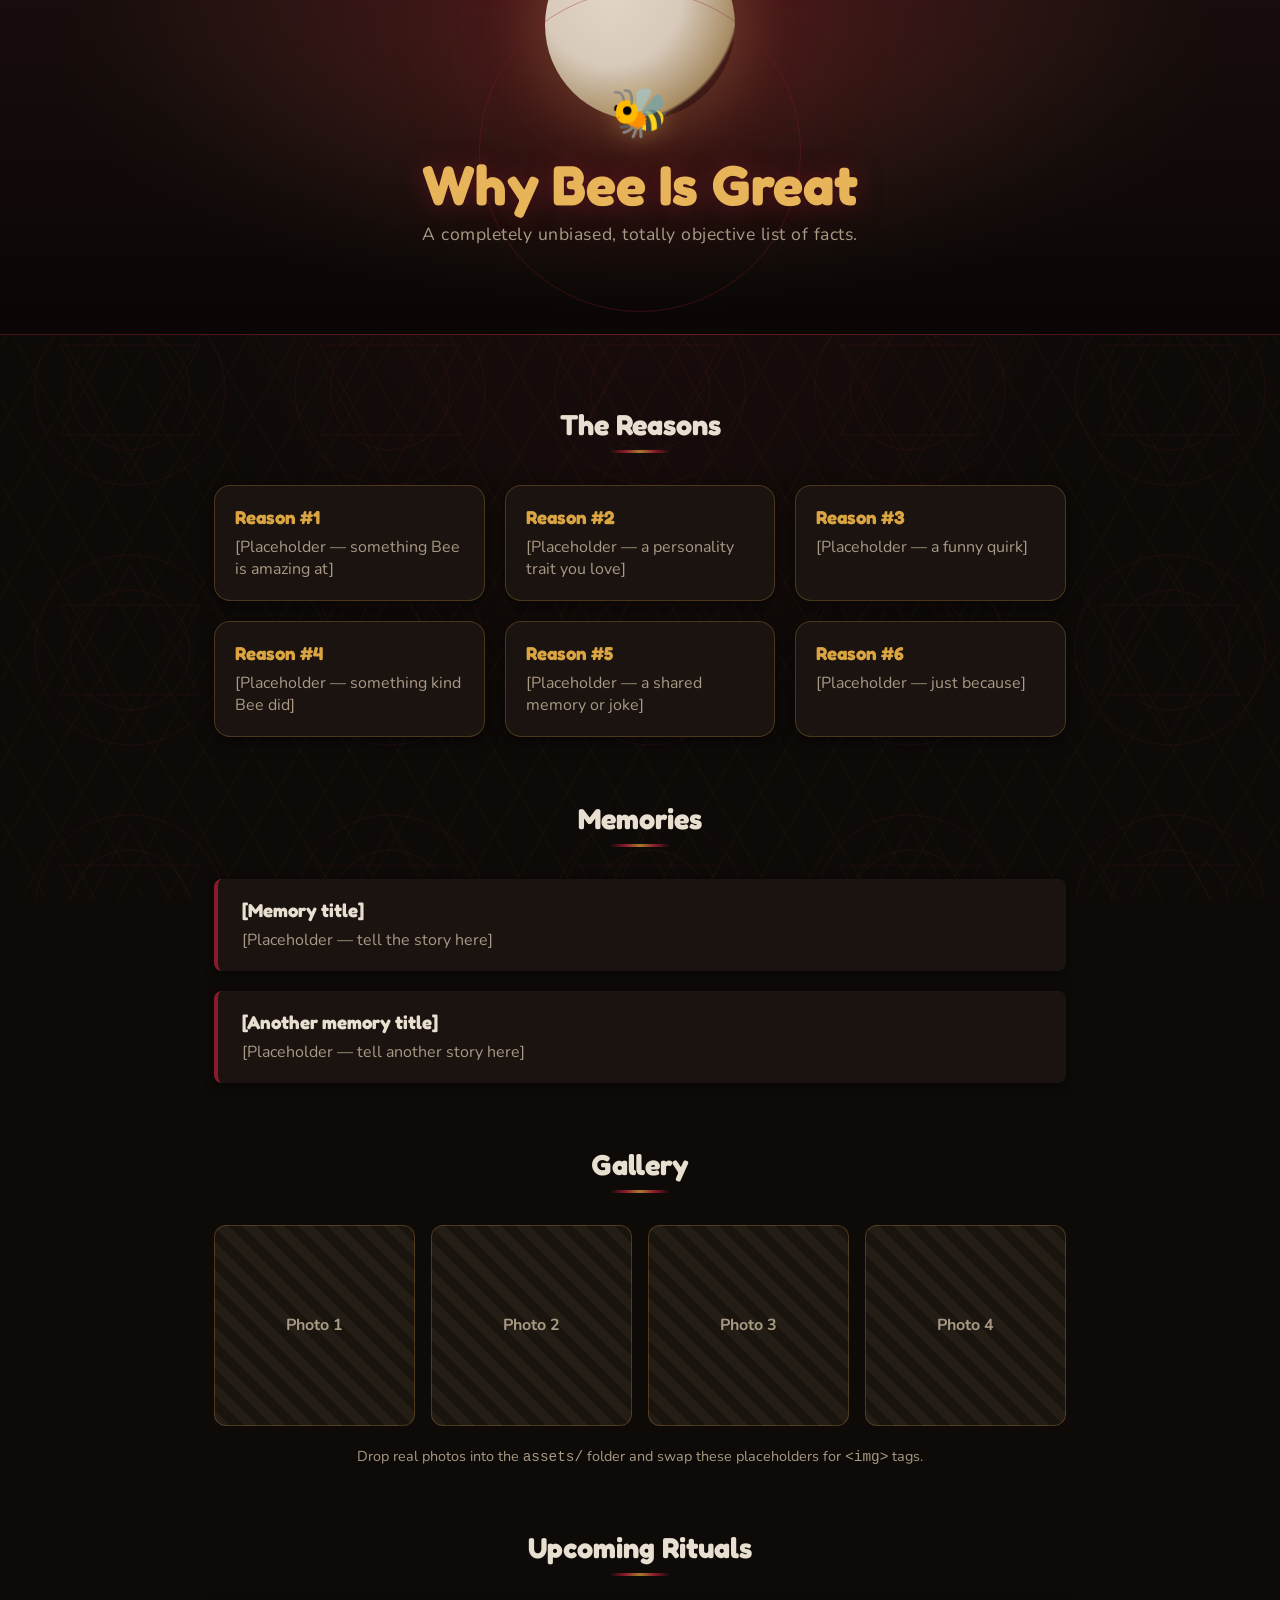
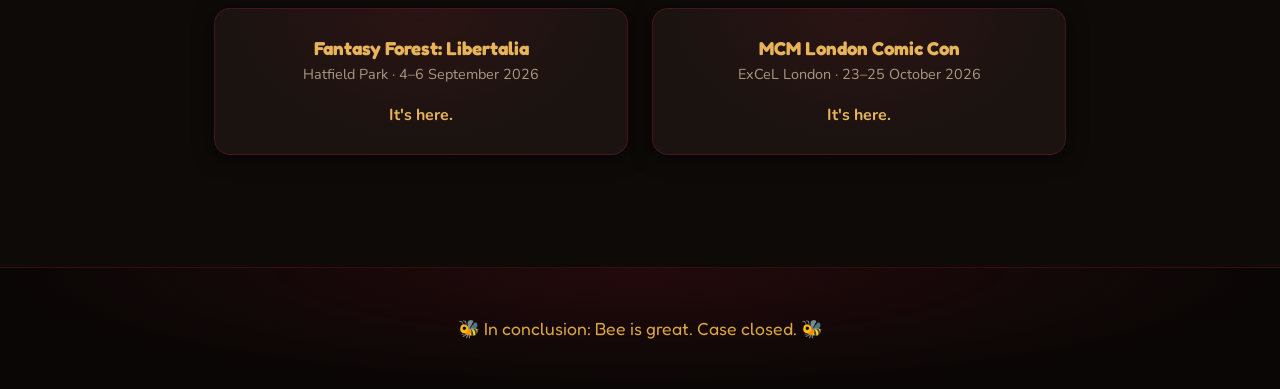
==== index.html @ 257e8ac1 "Add Why Bee Is Great fan page with Sleep Token themed styling and event countdowns Co-Authored-By: C" ====
<!DOCTYPE html>
<html lang="en">
<head>
<meta charset="UTF-8">
<meta name="viewport" content="width=device-width, initial-scale=1.0">
<title>Why Bee Is Great</title>
<link rel="stylesheet" href="style.css">
<link rel="preconnect" href="https://fonts.googleapis.com">
<link rel="preconnect" href="https://fonts.gstatic.com" crossorigin>
<link href="https://fonts.googleapis.com/css2?family=Fredoka:wght@500;700&family=Nunito:wght@400;700&display=swap" rel="stylesheet">
</head>
<body>

<header class="hero">
  <div class="hero-inner">
    <p class="hero-emoji">🐝</p>
    <h1>Why Bee Is Great</h1>
    <p class="subtitle">A completely unbiased, totally objective list of facts.</p>
  </div>
</header>

<main>

  <section class="reasons">
    <h2>The Reasons</h2>
    <div class="reason-grid">
      <div class="reason-card">
        <h3>Reason #1</h3>
        <p>[Placeholder — something Bee is amazing at]</p>
      </div>
      <div class="reason-card">
        <h3>Reason #2</h3>
        <p>[Placeholder — a personality trait you love]</p>
      </div>
      <div class="reason-card">
        <h3>Reason #3</h3>
        <p>[Placeholder — a funny quirk]</p>
      </div>
      <div class="reason-card">
        <h3>Reason #4</h3>
        <p>[Placeholder — something kind Bee did]</p>
      </div>
      <div class="reason-card">
        <h3>Reason #5</h3>
        <p>[Placeholder — a shared memory or joke]</p>
      </div>
      <div class="reason-card">
        <h3>Reason #6</h3>
        <p>[Placeholder — just because]</p>
      </div>
    </div>
  </section>

  <section class="memories">
    <h2>Memories</h2>
    <div class="memory-list">
      <div class="memory-card">
        <h3>[Memory title]</h3>
        <p>[Placeholder — tell the story here]</p>
      </div>
      <div class="memory-card">
        <h3>[Another memory title]</h3>
        <p>[Placeholder — tell another story here]</p>
      </div>
    </div>
  </section>

  <section class="gallery">
    <h2>Gallery</h2>
    <div class="gallery-grid">
      <div class="gallery-item">Photo 1</div>
      <div class="gallery-item">Photo 2</div>
      <div class="gallery-item">Photo 3</div>
      <div class="gallery-item">Photo 4</div>
    </div>
    <p class="gallery-hint">Drop real photos into the <code>assets/</code> folder and swap these placeholders for <code>&lt;img&gt;</code> tags.</p>
  </section>

  <section class="countdowns">
    <h2>Upcoming Rituals</h2>
    <div class="countdown-grid">
      <div class="countdown-card" data-target="2026-09-04T00:00:00">
        <h3>Fantasy Forest: Libertalia</h3>
        <p class="countdown-sub">Hatfield Park &middot; 4&ndash;6 September 2026</p>
        <div class="countdown-timer">
          <div class="countdown-unit"><span class="countdown-value" data-unit="days">00</span><span class="countdown-label">days</span></div>
          <div class="countdown-unit"><span class="countdown-value" data-unit="hours">00</span><span class="countdown-label">hrs</span></div>
          <div class="countdown-unit"><span class="countdown-value" data-unit="minutes">00</span><span class="countdown-label">min</span></div>
          <div class="countdown-unit"><span class="countdown-value" data-unit="seconds">00</span><span class="countdown-label">sec</span></div>
        </div>
        <p class="countdown-status"></p>
      </div>
      <div class="countdown-card" data-target="2026-10-23T00:00:00">
        <h3>MCM London Comic Con</h3>
        <p class="countdown-sub">ExCeL London &middot; 23&ndash;25 October 2026</p>
        <div class="countdown-timer">
          <div class="countdown-unit"><span class="countdown-value" data-unit="days">00</span><span class="countdown-label">days</span></div>
          <div class="countdown-unit"><span class="countdown-value" data-unit="hours">00</span><span class="countdown-label">hrs</span></div>
          <div class="countdown-unit"><span class="countdown-value" data-unit="minutes">00</span><span class="countdown-label">min</span></div>
          <div class="countdown-unit"><span class="countdown-value" data-unit="seconds">00</span><span class="countdown-label">sec</span></div>
        </div>
        <p class="countdown-status"></p>
      </div>
    </div>
  </section>

</main>

<footer>
  <p>🐝 In conclusion: Bee is great. Case closed. 🐝</p>
</footer>

<script>
  function updateCountdowns() {
    document.querySelectorAll('.countdown-card').forEach(function (card) {
      var target = new Date(card.dataset.target).getTime();
      var now = Date.now();
      var diff = target - now;
      var statusEl = card.querySelector('.countdown-status');
      var timerEl = card.querySelector('.countdown-timer');

      if (diff <= 0) {
        timerEl.style.display = 'none';
        statusEl.textContent = 'It\'s here.';
        return;
      }

      var seconds = Math.floor(diff / 1000);
      var days = Math.floor(seconds / 86400);
      var hours = Math.floor((seconds % 86400) / 3600);
      var minutes = Math.floor((seconds % 3600) / 60);
      var secs = seconds % 60;

      card.querySelector('[data-unit="days"]').textContent = String(days).padStart(2, '0');
      card.querySelector('[data-unit="hours"]').textContent = String(hours).padStart(2, '0');
      card.querySelector('[data-unit="minutes"]').textContent = String(minutes).padStart(2, '0');
      card.querySelector('[data-unit="seconds"]').textContent = String(secs).padStart(2, '0');
      statusEl.textContent = '';
    });
  }

  updateCountdowns();
  setInterval(updateCountdowns, 1000);
</script>

</body>
</html>
---- style.css ----
:root {
  --gold: #d9a441;
  --dim-gold: #a87a2e;
  --ember: #e8b45a;
  --blood: #8a1a2a;
  --blood-deep: #4a0d16;
  --moon: #f2e9d8;
  --bg: #0d0a08;
  --panel: #1c1712;
  --card-bg: #1a1310;
  --text: #e8dfd0;
  --text-dim: #a89a84;
}

* {
  box-sizing: border-box;
}

body {
  margin: 0;
  font-family: 'Nunito', sans-serif;
  background: var(--bg);
  color: var(--text);
  background-image:
    url("data:image/svg+xml,%3Csvg xmlns='http://www.w3.org/2000/svg' width='260' height='260'%3E%3Cg fill='none' stroke='%238a1a2a' stroke-width='0.6' opacity='0.22'%3E%3Ccircle cx='130' cy='130' r='95'/%3E%3Ccircle cx='130' cy='130' r='60'/%3E%3Cpolygon points='130,45 200,175 60,175'/%3E%3Cpolygon points='130,215 60,85 200,85'/%3E%3C/g%3E%3C/svg%3E"),
    repeating-linear-gradient(60deg, transparent, transparent 40px, rgba(217, 164, 65, 0.02) 40px, rgba(217, 164, 65, 0.02) 42px),
    repeating-linear-gradient(-60deg, transparent, transparent 40px, rgba(217, 164, 65, 0.02) 40px, rgba(217, 164, 65, 0.02) 42px),
    radial-gradient(ellipse at 50% 0%, rgba(138, 26, 42, 0.15), transparent 60%);
  background-attachment: fixed;
}

h1, h2, h3 {
  font-family: 'Fredoka', sans-serif;
}

/* Hero */
.hero {
  position: relative;
  overflow: hidden;
  background:
    radial-gradient(ellipse at 50% -10%, rgba(138, 26, 42, 0.4), transparent 60%),
    radial-gradient(ellipse at 50% 20%, rgba(232, 180, 90, 0.1), transparent 65%),
    linear-gradient(180deg, #170d0c, #0a0605);
  padding: 5rem 1.5rem 5.5rem;
  text-align: center;
  border-bottom: 1px solid rgba(138, 26, 42, 0.4);
}

.hero::before {
  content: "";
  position: absolute;
  top: -70px;
  left: 50%;
  transform: translateX(-50%);
  width: 190px;
  height: 190px;
  border-radius: 50%;
  background: radial-gradient(circle at 35% 35%, #fdf6e3, var(--moon) 40%, #b89f6f 72%, transparent 74%);
  box-shadow:
    0 0 50px 18px rgba(232, 180, 90, 0.18),
    0 0 130px 55px rgba(138, 26, 42, 0.2);
  opacity: 0.85;
}

.hero::after {
  content: "";
  position: absolute;
  top: -10px;
  left: 50%;
  width: 320px;
  height: 320px;
  transform: translateX(-50%);
  border: 1px solid rgba(138, 26, 42, 0.35);
  border-radius: 50%;
}

.hero-inner {
  position: relative;
  z-index: 1;
}

.hero-emoji {
  font-size: 3rem;
  margin: 0;
  filter: drop-shadow(0 0 12px rgba(232, 180, 90, 0.4));
}

.hero h1 {
  font-size: clamp(2.2rem, 6vw, 3.5rem);
  margin: 0.25rem 0;
  color: var(--ember);
  text-shadow: 0 0 24px rgba(138, 26, 42, 0.5);
}

.subtitle {
  font-size: 1.1rem;
  margin: 0;
  color: var(--text-dim);
  letter-spacing: 0.03em;
}

main {
  max-width: 900px;
  margin: 0 auto;
  padding: 3rem 1.5rem;
}

section {
  margin-bottom: 4rem;
}

h2 {
  font-size: 1.8rem;
  text-align: center;
  margin-bottom: 2rem;
  position: relative;
  color: var(--text);
}

h2::after {
  content: "";
  display: block;
  width: 60px;
  height: 3px;
  background: linear-gradient(90deg, transparent, var(--blood), var(--dim-gold), var(--blood), transparent);
  margin: 0.5rem auto 0;
  border-radius: 2px;
}

/* Reasons */
.reason-grid {
  display: grid;
  grid-template-columns: repeat(auto-fit, minmax(220px, 1fr));
  gap: 1.25rem;
}

.reason-card {
  background: var(--card-bg);
  border: 1px solid rgba(217, 164, 65, 0.25);
  border-radius: 16px;
  padding: 1.25rem;
  box-shadow: 0 4px 16px rgba(0, 0, 0, 0.5);
  transition: transform 0.15s ease, border-color 0.15s ease;
}

.reason-card:hover {
  transform: translateY(-4px);
  border-color: rgba(138, 26, 42, 0.6);
  box-shadow: 0 4px 20px rgba(138, 26, 42, 0.25);
}

.reason-card h3 {
  margin: 0 0 0.5rem;
  color: var(--gold);
}

.reason-card p {
  margin: 0;
  color: var(--text-dim);
}

/* Memories */
.memory-list {
  display: grid;
  gap: 1.25rem;
}

.memory-card {
  background: var(--card-bg);
  border-left: 4px solid var(--blood);
  border-radius: 8px;
  padding: 1.25rem 1.5rem;
  box-shadow: 0 2px 10px rgba(0, 0, 0, 0.5);
}

.memory-card h3 {
  margin: 0 0 0.5rem;
  color: var(--text);
}

.memory-card p {
  margin: 0;
  color: var(--text-dim);
}

/* Gallery */
.gallery-grid {
  display: grid;
  grid-template-columns: repeat(auto-fit, minmax(150px, 1fr));
  gap: 1rem;
}

.gallery-item {
  aspect-ratio: 1;
  background: repeating-linear-gradient(45deg, #241d15, #241d15 10px, #1a140e 10px, #1a140e 20px);
  border-radius: 12px;
  border: 1px solid rgba(217, 164, 65, 0.25);
  display: flex;
  align-items: center;
  justify-content: center;
  font-weight: 700;
  color: var(--text-dim);
}

.gallery-hint {
  text-align: center;
  font-size: 0.9rem;
  color: var(--text-dim);
  margin-top: 1.25rem;
}

/* Countdowns */
.countdown-grid {
  display: grid;
  grid-template-columns: repeat(auto-fit, minmax(260px, 1fr));
  gap: 1.5rem;
}

.countdown-card {
  background:
    radial-gradient(ellipse at 50% 0%, rgba(138, 26, 42, 0.15), transparent 70%),
    var(--card-bg);
  border: 1px solid rgba(138, 26, 42, 0.4);
  border-radius: 16px;
  padding: 1.75rem 1.5rem;
  text-align: center;
  box-shadow: 0 4px 20px rgba(0, 0, 0, 0.5);
}

.countdown-card h3 {
  margin: 0 0 0.35rem;
  color: var(--ember);
}

.countdown-sub {
  margin: 0 0 1.25rem;
  color: var(--text-dim);
  font-size: 0.9rem;
}

.countdown-timer {
  display: flex;
  justify-content: center;
  gap: 0.75rem;
}

.countdown-unit {
  display: flex;
  flex-direction: column;
  align-items: center;
  min-width: 56px;
}

.countdown-value {
  font-family: 'Fredoka', sans-serif;
  font-size: 1.9rem;
  color: var(--gold);
  text-shadow: 0 0 16px rgba(138, 26, 42, 0.4);
  background: rgba(0, 0, 0, 0.35);
  border: 1px solid rgba(217, 164, 65, 0.25);
  border-radius: 10px;
  padding: 0.4rem 0.5rem;
  min-width: 3rem;
}

.countdown-label {
  font-size: 0.7rem;
  text-transform: uppercase;
  letter-spacing: 0.08em;
  color: var(--text-dim);
  margin-top: 0.4rem;
}

.countdown-status {
  margin: 0.75rem 0 0;
  color: var(--ember);
  font-weight: 700;
}

footer {
  text-align: center;
  padding: 2rem 1.5rem;
  background:
    radial-gradient(ellipse at 50% 0%, rgba(138, 26, 42, 0.2), transparent 70%),
    #0a0605;
  color: var(--gold);
  font-family: 'Fredoka', sans-serif;
  font-size: 1.1rem;
  border-top: 1px solid rgba(138, 26, 42, 0.35);
}

@media (max-width: 480px) {
  .hero {
    padding: 3rem 1rem 3.5rem;
  }
}
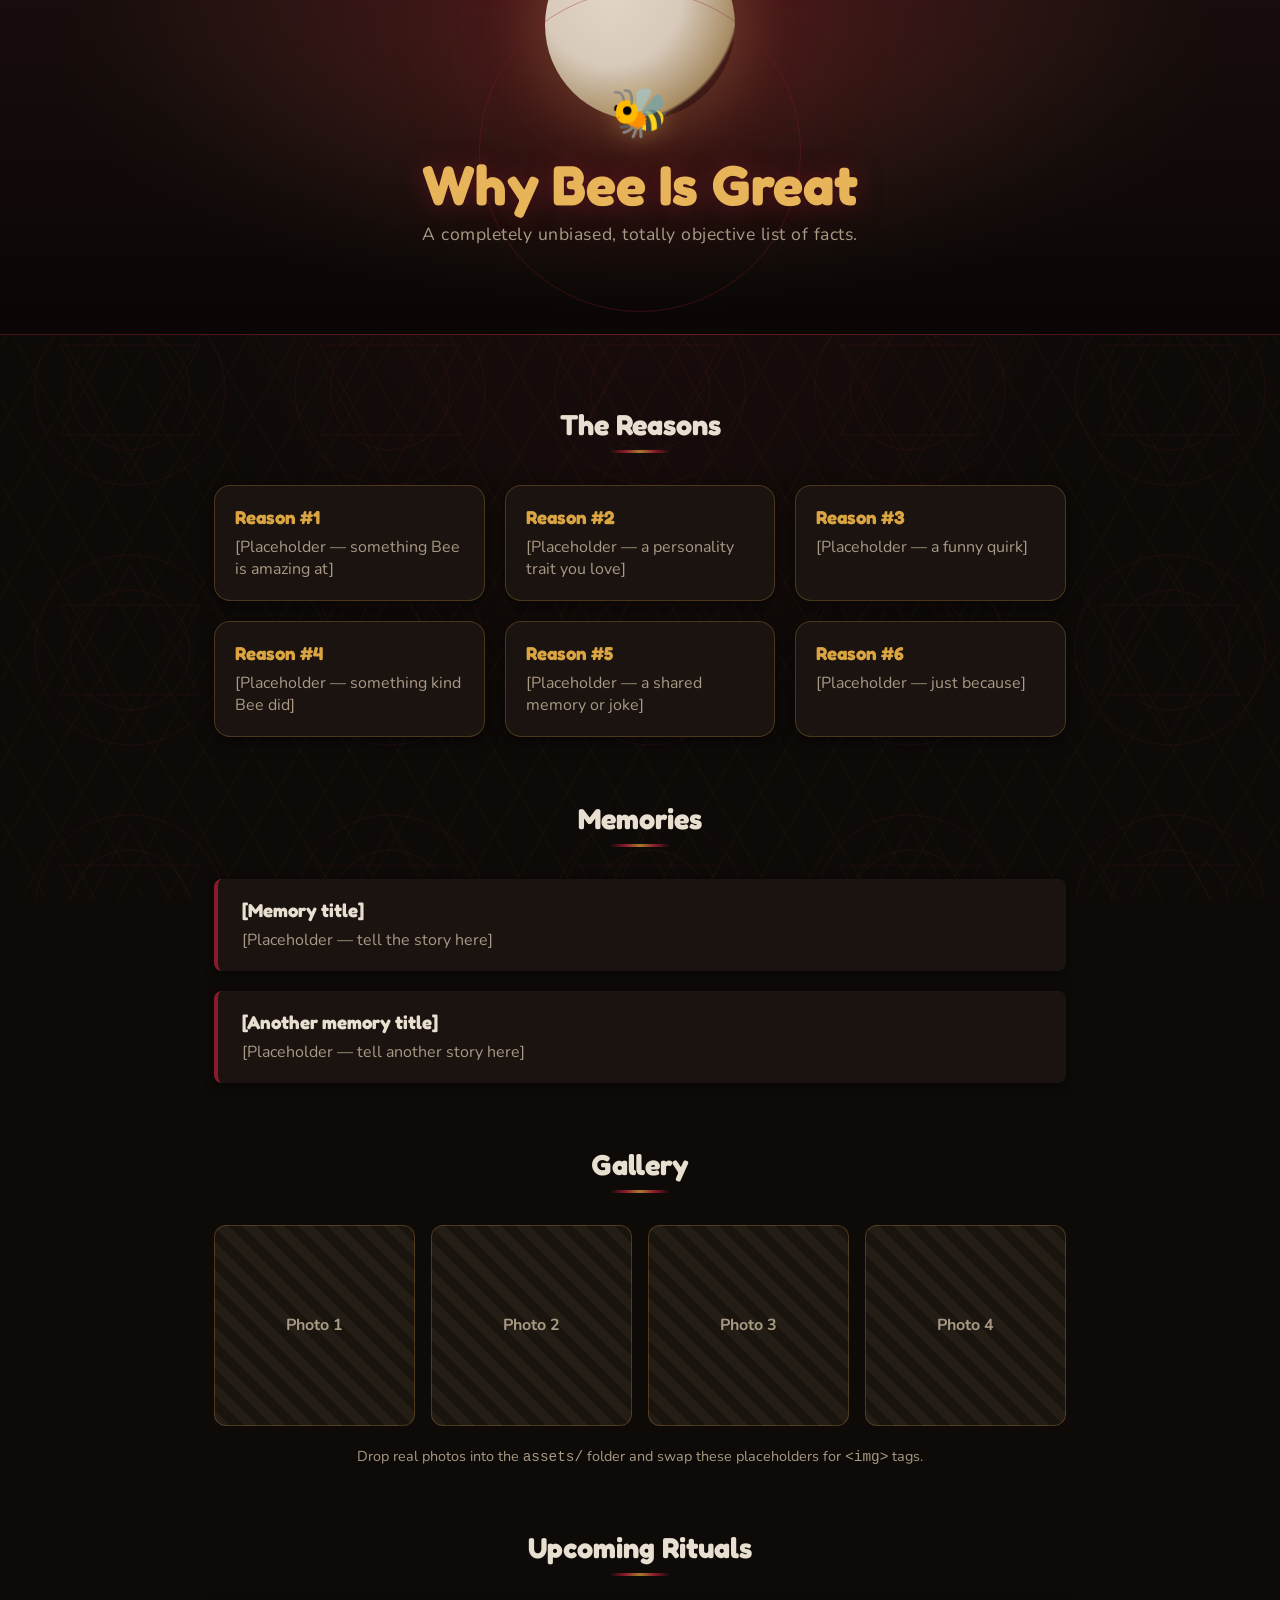
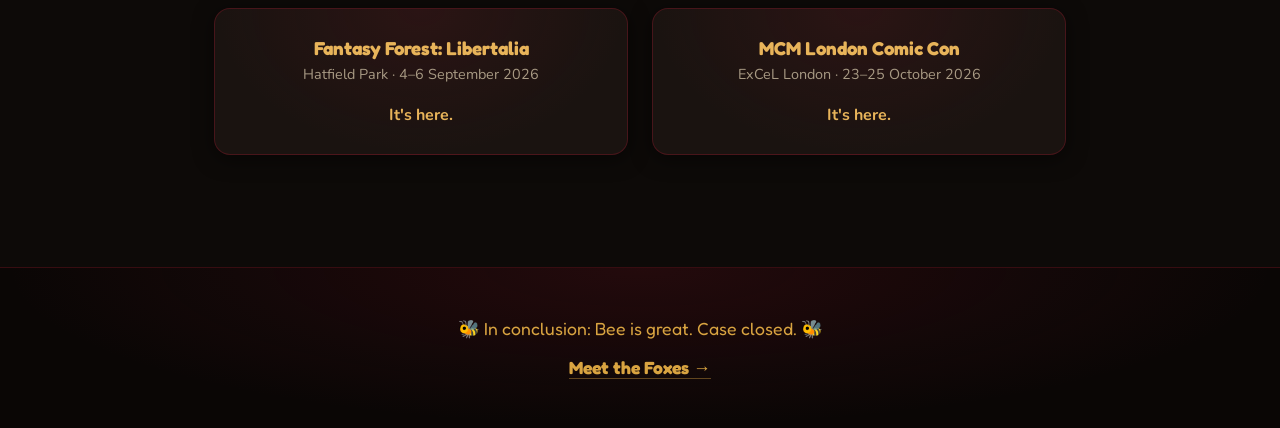
==== commit ebc08ee4: "Add Foxes page with species, facts, and famous foxes Linked from the bottom of the Bee page. Photos " ====
--- a/index.html
+++ b/index.html
@@ -108,6 +108,7 @@
 
 <footer>
   <p>🐝 In conclusion: Bee is great. Case closed. 🐝</p>
+  <p><a class="back-link" href="foxes.html">Meet the Foxes &rarr;</a></p>
 </footer>
 
 <script>
--- a/style.css
+++ b/style.css
@@ -289,6 +289,18 @@
   border-top: 1px solid rgba(138, 26, 42, 0.35);
 }
 
+footer a {
+  color: var(--gold);
+  text-decoration: none;
+  font-weight: 700;
+  border-bottom: 1px solid rgba(217, 164, 65, 0.4);
+}
+
+footer a:hover {
+  color: var(--ember);
+  border-color: var(--ember);
+}
+
 @media (max-width: 480px) {
   .hero {
     padding: 3rem 1rem 3.5rem;
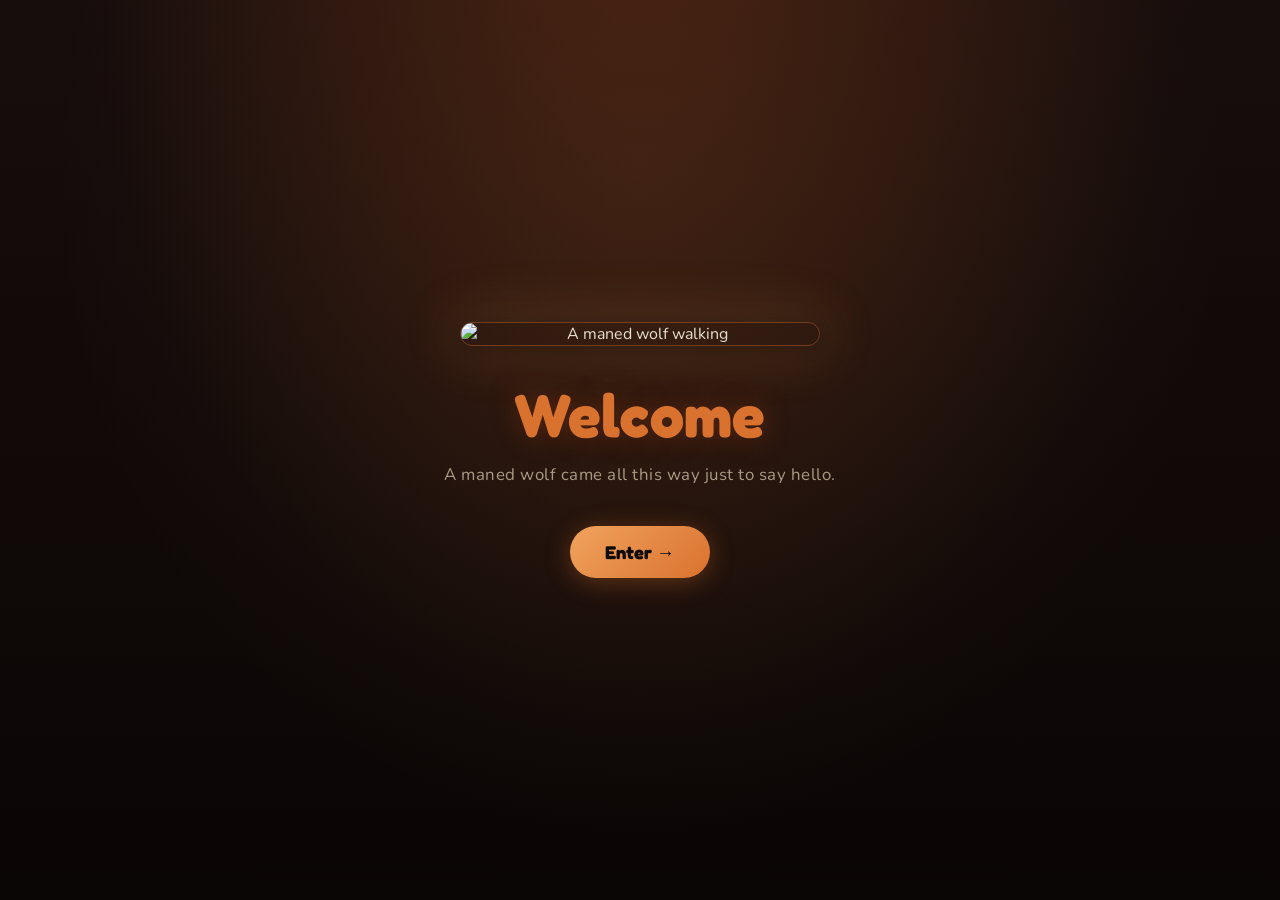
==== commit a0cba213: "Add maned wolf splash page as the new site entry point index.html is now a minimal welcome screen (m" ====
--- a/index.html
+++ b/index.html
@@ -3,146 +3,23 @@
 <head>
 <meta charset="UTF-8">
 <meta name="viewport" content="width=device-width, initial-scale=1.0">
-<title>Why Bee Is Great</title>
+<title>Welcome</title>
 <link rel="stylesheet" href="style.css">
+<link rel="stylesheet" href="splash.css">
 <link rel="preconnect" href="https://fonts.googleapis.com">
 <link rel="preconnect" href="https://fonts.gstatic.com" crossorigin>
 <link href="https://fonts.googleapis.com/css2?family=Fredoka:wght@500;700&family=Nunito:wght@400;700&display=swap" rel="stylesheet">
 </head>
 <body>
 
-<header class="hero">
-  <div class="hero-inner">
-    <p class="hero-emoji">🐝</p>
-    <h1>Why Bee Is Great</h1>
-    <p class="subtitle">A completely unbiased, totally objective list of facts.</p>
+<div class="splash">
+  <div class="splash-inner">
+    <img class="splash-photo" src="https://upload.wikimedia.org/wikipedia/commons/thumb/a/a3/Lobo_Guar%C3%A1_andando.jpg/500px-Lobo_Guar%C3%A1_andando.jpg" alt="A maned wolf walking">
+    <h1>Welcome</h1>
+    <p class="splash-sub">A maned wolf came all this way just to say hello.</p>
+    <a class="enter-button" href="bee.html">Enter &rarr;</a>
   </div>
-</header>
-
-<main>
-
-  <section class="reasons">
-    <h2>The Reasons</h2>
-    <div class="reason-grid">
-      <div class="reason-card">
-        <h3>Reason #1</h3>
-        <p>[Placeholder — something Bee is amazing at]</p>
-      </div>
-      <div class="reason-card">
-        <h3>Reason #2</h3>
-        <p>[Placeholder — a personality trait you love]</p>
-      </div>
-      <div class="reason-card">
-        <h3>Reason #3</h3>
-        <p>[Placeholder — a funny quirk]</p>
-      </div>
-      <div class="reason-card">
-        <h3>Reason #4</h3>
-        <p>[Placeholder — something kind Bee did]</p>
-      </div>
-      <div class="reason-card">
-        <h3>Reason #5</h3>
-        <p>[Placeholder — a shared memory or joke]</p>
-      </div>
-      <div class="reason-card">
-        <h3>Reason #6</h3>
-        <p>[Placeholder — just because]</p>
-      </div>
-    </div>
-  </section>
-
-  <section class="memories">
-    <h2>Memories</h2>
-    <div class="memory-list">
-      <div class="memory-card">
-        <h3>[Memory title]</h3>
-        <p>[Placeholder — tell the story here]</p>
-      </div>
-      <div class="memory-card">
-        <h3>[Another memory title]</h3>
-        <p>[Placeholder — tell another story here]</p>
-      </div>
-    </div>
-  </section>
-
-  <section class="gallery">
-    <h2>Gallery</h2>
-    <div class="gallery-grid">
-      <div class="gallery-item">Photo 1</div>
-      <div class="gallery-item">Photo 2</div>
-      <div class="gallery-item">Photo 3</div>
-      <div class="gallery-item">Photo 4</div>
-    </div>
-    <p class="gallery-hint">Drop real photos into the <code>assets/</code> folder and swap these placeholders for <code>&lt;img&gt;</code> tags.</p>
-  </section>
-
-  <section class="countdowns">
-    <h2>Upcoming Rituals</h2>
-    <div class="countdown-grid">
-      <div class="countdown-card" data-target="2026-09-04T00:00:00">
-        <h3>Fantasy Forest: Libertalia</h3>
-        <p class="countdown-sub">Hatfield Park &middot; 4&ndash;6 September 2026</p>
-        <div class="countdown-timer">
-          <div class="countdown-unit"><span class="countdown-value" data-unit="days">00</span><span class="countdown-label">days</span></div>
-          <div class="countdown-unit"><span class="countdown-value" data-unit="hours">00</span><span class="countdown-label">hrs</span></div>
-          <div class="countdown-unit"><span class="countdown-value" data-unit="minutes">00</span><span class="countdown-label">min</span></div>
-          <div class="countdown-unit"><span class="countdown-value" data-unit="seconds">00</span><span class="countdown-label">sec</span></div>
-        </div>
-        <p class="countdown-status"></p>
-      </div>
-      <div class="countdown-card" data-target="2026-10-23T00:00:00">
-        <h3>MCM London Comic Con</h3>
-        <p class="countdown-sub">ExCeL London &middot; 23&ndash;25 October 2026</p>
-        <div class="countdown-timer">
-          <div class="countdown-unit"><span class="countdown-value" data-unit="days">00</span><span class="countdown-label">days</span></div>
-          <div class="countdown-unit"><span class="countdown-value" data-unit="hours">00</span><span class="countdown-label">hrs</span></div>
-          <div class="countdown-unit"><span class="countdown-value" data-unit="minutes">00</span><span class="countdown-label">min</span></div>
-          <div class="countdown-unit"><span class="countdown-value" data-unit="seconds">00</span><span class="countdown-label">sec</span></div>
-        </div>
-        <p class="countdown-status"></p>
-      </div>
-    </div>
-  </section>
-
-</main>
-
-<footer>
-  <p>🐝 In conclusion: Bee is great. Case closed. 🐝</p>
-  <p><a class="back-link" href="foxes.html">Meet the Foxes &rarr;</a></p>
-</footer>
-
-<script>
-  function updateCountdowns() {
-    document.querySelectorAll('.countdown-card').forEach(function (card) {
-      var target = new Date(card.dataset.target).getTime();
-      var now = Date.now();
-      var diff = target - now;
-      var statusEl = card.querySelector('.countdown-status');
-      var timerEl = card.querySelector('.countdown-timer');
-
-      if (diff <= 0) {
-        timerEl.style.display = 'none';
-        statusEl.textContent = 'It\'s here.';
-        return;
-      }
-
-      var seconds = Math.floor(diff / 1000);
-      var days = Math.floor(seconds / 86400);
-      var hours = Math.floor((seconds % 86400) / 3600);
-      var minutes = Math.floor((seconds % 3600) / 60);
-      var secs = seconds % 60;
-
-      card.querySelector('[data-unit="days"]').textContent = String(days).padStart(2, '0');
-      card.querySelector('[data-unit="hours"]').textContent = String(hours).padStart(2, '0');
-      card.querySelector('[data-unit="minutes"]').textContent = String(minutes).padStart(2, '0');
-      card.querySelector('[data-unit="seconds"]').textContent = String(secs).padStart(2, '0');
-      statusEl.textContent = '';
-    });
-  }
-
-  updateCountdowns();
-  setInterval(updateCountdowns, 1000);
-</script>
+</div>
 
 </body>
 </html>
--- a/splash.css
+++ b/splash.css
@@ -0,0 +1,82 @@
+:root {
+  --amber-wolf: #d9722e;
+  --amber-wolf-deep: #7a3312;
+  --dusk: #f0a35e;
+}
+
+body {
+  min-height: 100vh;
+}
+
+.splash {
+  min-height: 100vh;
+  display: flex;
+  align-items: center;
+  justify-content: center;
+  padding: 3rem 1.5rem;
+  position: relative;
+  overflow: hidden;
+  background:
+    radial-gradient(ellipse at 50% -10%, rgba(122, 51, 18, 0.4), transparent 60%),
+    radial-gradient(ellipse at 50% 20%, rgba(240, 163, 94, 0.1), transparent 65%),
+    linear-gradient(180deg, #170d0c, #0a0605);
+}
+
+.splash-inner {
+  position: relative;
+  z-index: 1;
+  text-align: center;
+  max-width: 420px;
+}
+
+.splash-photo {
+  width: 100%;
+  max-width: 360px;
+  height: auto;
+  border-radius: 16px;
+  border: 1px solid rgba(217, 114, 46, 0.4);
+  box-shadow:
+    0 0 50px 12px rgba(240, 163, 94, 0.15),
+    0 4px 24px rgba(0, 0, 0, 0.5);
+  margin: 0 auto 2rem;
+  display: block;
+}
+
+.splash h1 {
+  font-size: clamp(2.4rem, 8vw, 3.8rem);
+  margin: 0 0 0.75rem;
+  color: var(--amber-wolf);
+  text-shadow: 0 0 24px rgba(122, 51, 18, 0.55);
+}
+
+.splash-sub {
+  margin: 0 0 2.5rem;
+  color: var(--text-dim);
+  font-size: 1.05rem;
+  letter-spacing: 0.03em;
+}
+
+.enter-button {
+  display: inline-block;
+  font-family: 'Fredoka', sans-serif;
+  font-size: 1.15rem;
+  font-weight: 700;
+  color: var(--bg);
+  background: linear-gradient(135deg, var(--dusk), var(--amber-wolf));
+  padding: 0.9rem 2.2rem;
+  border-radius: 999px;
+  text-decoration: none;
+  box-shadow: 0 4px 24px rgba(217, 114, 46, 0.35);
+  transition: transform 0.15s ease, box-shadow 0.15s ease;
+}
+
+.enter-button:hover {
+  transform: translateY(-2px);
+  box-shadow: 0 6px 30px rgba(217, 114, 46, 0.5);
+}
+
+@media (max-width: 480px) {
+  .splash-photo {
+    max-width: 280px;
+  }
+}
